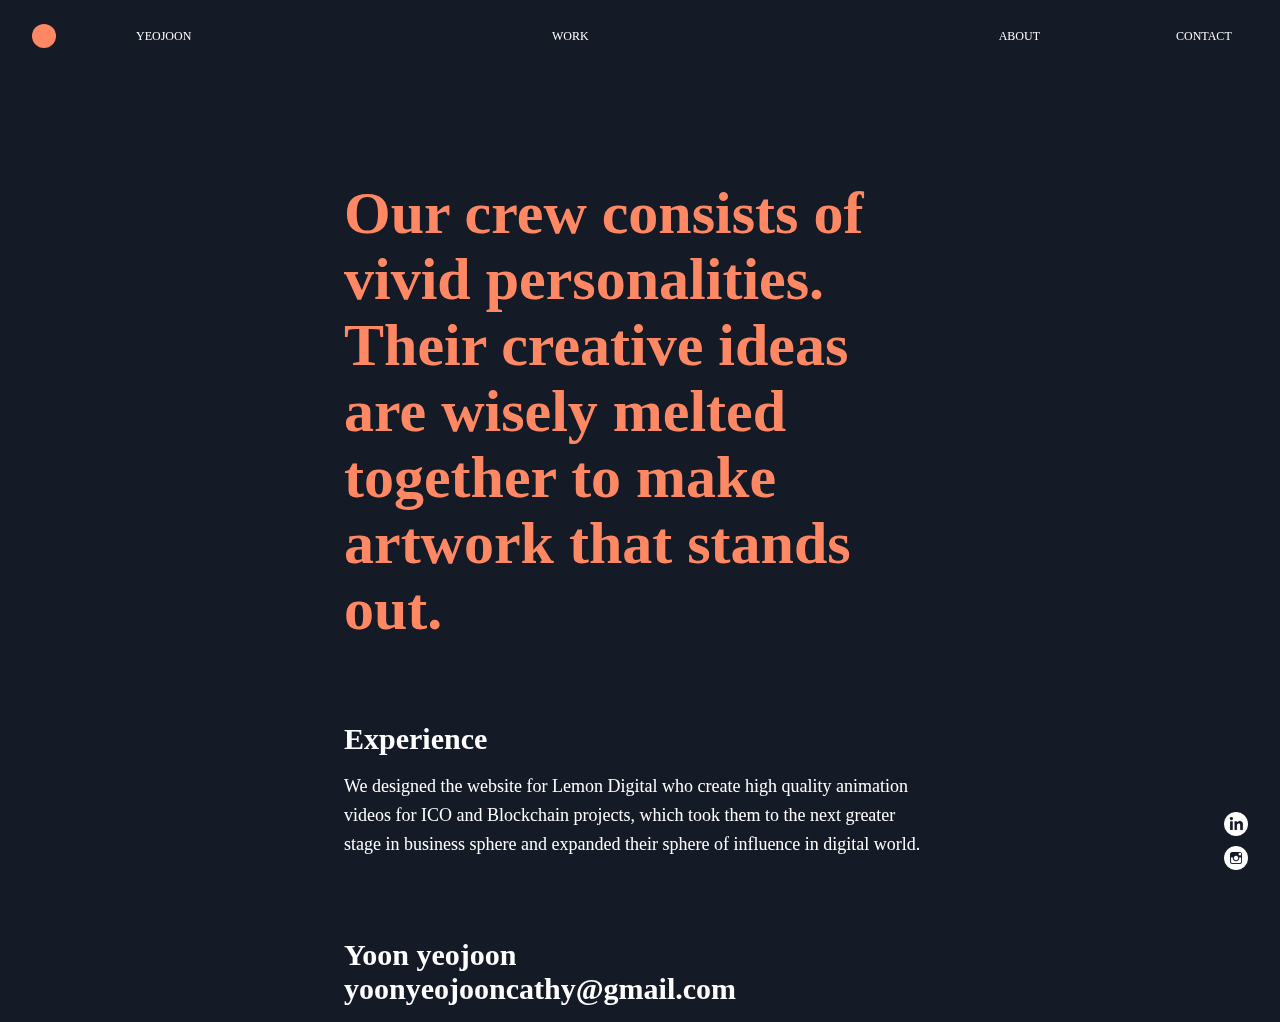
==== about.html @ 5f14f474 "ddd" ====
<!DOCTYPE html>
<html>
<head>
  <title></title>
  <meta charset="utf-8">
  <meta name="Viewport" content="width=device-width">
  <link rel="stylesheet" href="css/reset.css">
  <link rel="stylesheet" href="css/common.css">
  <link rel="stylesheet" href="css/about.css">

</head>
<body>
  <div class="header-container">
    <ul class="header">
      <li class="header-logo"></li>
      <li class="header-group header-title">YEOJOON</li>
      <li class="header-group header-work">WORK</li>
      <li class="header-group header-about">ABOUT</li>
      <li class="header-group header-contact">CONTACT</li>
    </ul>    
  </div>
  <div class="work-container">
    <div class="icon-group">
      <img class="icon" src="img/ic_linkedin.png">
      <img class="icon" src="img/ic_instagram.png">
    </div>
    <ul class="work-group">
      <li class="work-list">
        <div class="work-list-title">Our crew consists of vivid personalities. Their creative ideas are wisely melted together to make artwork that stands out.</div>
      </li>
      <li class="work-list">
        <div class="work-list-date">Experience</div>
        <div class="work-list-subtitle">We designed the website for Lemon Digital who create high quality animation videos for ICO and Blockchain projects, which took them to the next greater stage in business sphere and expanded their sphere of influence in digital world.</div>
      </li>
      <li class="work-list">
        <div class="work-list-date">Yoon yeojoon<br>
yoonyeojooncathy@gmail.com</div>
      </li>
    </ul>
  </div>
  <div class="revealer">
    <div class="revealer__layer"></div>
    <div class="revealer__layer"></div>
    <div class="revealer__layer"></div>
  </div>
  <script src="js/jquery-3.3.1.min.js"></script>
  <script src="js/header.js"></script>
  <script type="text/javascript">

    function listAnimation(){
      $('.work-group li').each(function (i) {
        var $workList = $(this);
        setTimeout(function(){
          $workList.css('opacity', '1');
          $workList.css('transform', 'translate3d(0, 0, 0');
          $workList.css('transition', 'all .6s ease');
        }, i*300);
      });
    }

    $(document).ready(listAnimation);

  </script>
</body>
</html>
---- css/common.css ----
:root {
    /* Colors */
    --background: #DDDDDD;
    --primary-color: rgba(0, 0, 0, .97);
    --secondary-color: rgba(0, 0, 0, .64);
    --tertiary-color: rgba(0, 0, 0, .40);
    --quarternary: rgba(0, 0, 0, .12);
    --primary-color-reverse: #ffffff;
    --header-bg: rgba(255, 255, 255, .95);
    --font-family: din-2014, "Avenir", "Roboto", "Segoe UI", "Helvetica Neue", Arial, sans-serif;
    /* Typography */
    --text-size-body: 14px;
    --line-height-body: 20px;
    --text-size-display-1: 84px;
    --line-height-display-1: 120%;
    --text-size-display-2: 72px;
    --line-height-display-2: 104px;
    --text-size-display-3: 64px;
    --line-height-display-3: 120%;
    --text-size-h1: 44px;
    --line-height-h1: 52px;
    --text-size-h2: 32px;
    --line-height-h2: 40px;
    --text-size-h3: 28px;
    --line-height-h3: 36px;
    --text-size-h4: 24px;
    --line-height-h4: 32px;
    --text-size-h5: 20px;
    --line-height-h5: 28px;
    --text-size-h6: 16px;
    --line-height-h6: 24px;
    --text-size-small: 12px;
    --line-height-small: 18px;
    --text-size-tiny: 10px;
    --line-height-tiny: 14px;
    --text-size-blog: 16px;
    --line-height-blog: 24px;
    --text-size-pullquote: 24px;
    --line-height-pullquote: 32px;
    --pullquote-max-lines: 5;
    /* Values */
    --base-multiplier: 8px;
    --base-side-margin: 32px;
    --base-top-margin: 24px;
    --logo-height: 48px;
    --column: calc( ((100vw - var(--base-side-margin)) / 12) - var(--base-side-margin));
    --thick-border: 4px solid var(--primary-color);
    --thin-border: 1px solid var(--primary-color);
    --abdz-curve: cubic-bezier(0.64, 0.57, 0.67, 1.53);
    --social-icon-size: 32px;
    --cover-picture: 64vh;
    --header-height: calc(48px + 48px);
    --content-top-margin: calc(var(--header-height) + (var(--base-top-margin) * 2));
    --footer-height: calc(20px + (var(--base-top-margin) * 2));
    --content-height: calc(100vh - var(--content-top-margin) - var(--footer-height));
    /* Grid */
    --grid-columns: repeat(12, 1fr);
    --blog-content-margin-left: calc((var(--column) + var(--base-side-margin)) * 3);
}

.header-container{
  position: fixed;
  top: 0;
  right: 0;
  left: 0;
  z-index: 10000;
  color: #fff;
}

.header{  
  display: grid;
  grid-template-columns: var(--grid-columns);
  grid-column-gap: var(--base-side-margin);
  padding: 0 var(--base-side-margin);
  font-size:12px;
  margin-top: var(--base-top-margin);
}

.header-logo{
  grid-column: 1;
  background-color: #ff8864;
  width: 24px;
  height: 24px;
  border-radius: 12px;
}
.header-group{
  cursor:pointer;
  padding-top: 5px;
}
.header-title{
  grid-column: 2;
}

.header-work{
  grid-column: 6;
}

.header-about{
  grid-column: 10;
  text-align: right;
}

.header-contact{
  grid-column: 12;
}

.icon-group{
  position: fixed;
  right: var(--base-side-margin);
  bottom: 20px;
  z-index: 5000;
  width: 24px;

}

.icon{
  width: 24px;
  height: 24px;
  padding-bottom: 6px;
}

.revealer {
  width: 100vw;
  height: 100vh;
  position: fixed;
  z-index: 5000;
  pointer-events: none;
  opacity: 0;
}

.revealer__layer {
  position: absolute;
  width: 100%;
  top: 0;
  left: 0;
  bottom: 0;
  opacity: 1;

}

.revealer--animate--totop{
  animation: anim-effect-totop-1 1.5s cubic-bezier(0.550, 0.055, 0.675, 0.190) forwards;
  z-index: 5003;
  background-color: #fff;
}

.revealer--animate--totop:nth-child(2) {
  animation-name: anim-effect-totop-2;
  z-index: 5002;
  background-color: #141A26;
}

.revealer--animate--totop:nth-child(3) {
  animation-name: anim-effect-totop-3;
  z-index: 5001;
  background-color: #fff;
}

@keyframes anim-effect-totop-1 {
  0% {
    transform: translate3d(0, 200%, 0);
  }
  25%,
  75% {
    transform: translate3d(0, 100%, 0);
    animation-timing-function: cubic-bezier(0.215, 0.610, 0.355, 1.000);
  }
  100% {
    transform: translate3d(0, 0, 0);
  }
}


@keyframes anim-effect-totop-2 {
  0%,
  12.5% {
    transform: translate3d(0, 200%, 0);
  }
  37.5%,
  62.5% {
    transform: translate3d(0, 100%, 0);
    animation-timing-function: cubic-bezier(0.215, 0.610, 0.355, 1.000);
  }
  87.5%,
  100% {
    transform: translate3d(0, 0, 0);
  }
}

@keyframes anim-effect-totop-3 {
  0%,
  25% {
    transform: translate3d(0, 200%, 0);
    animation-timing-function: cubic-bezier(0.645, 0.045, 0.355, 1.000);
  }
  75%,
  100% {
    transform: translate3d(0, 0, 0);
  }
}

.revealer--animate--tobottom{
  animation: anim-effect-tobottom-1 1.5s cubic-bezier(0.550, 0.055, 0.675, 0.190) forwards;
  z-index: 5003;
  background-color: #141A26;
}

.revealer--animate--tobottom:nth-child(2) {
  animation-name: anim-effect-tobottom-2;
  z-index: 5002;
  background-color: #fff;
}

.revealer--animate--tobottom:nth-child(3) {
  animation-name: anim-effect-tobottom-3;
  z-index: 5001;
  background-color: #ff8864;
}

@keyframes anim-effect-tobottom-1 {
  0% {
    transform: translate3d(0, -200%, 0);
  }
  25%,
  75% {
    transform: translate3d(0, -100%, 0);
    animation-timing-function: cubic-bezier(0.215, 0.610, 0.355, 1.000);
  }
  100% {
    transform: translate3d(0, 0, 0);
  }
}


@keyframes anim-effect-tobottom-2 {
  0%,
  12.5% {
    transform: translate3d(0, -200%, 0);
  }
  37.5%,
  62.5% {
    transform: translate3d(0, -100%, 0);
    animation-timing-function: cubic-bezier(0.215, 0.610, 0.355, 1.000);
  }
  87.5%,
  100% {
    transform: translate3d(0, 0, 0);
  }
}

@keyframes anim-effect-tobottom-3 {
  0%,
  25% {
    transform: translate3d(0, -200%, 0);
    animation-timing-function: cubic-bezier(0.645, 0.045, 0.355, 1.000);
  }
  75%,
  100% {
    transform: translate3d(0, 0, 0);
  }
}
---- css/about.css ----
body{
  background-color: #141A26;
}

.work-container{
  margin-top: 100px;
  margin-bottom: 100px;
  position: absolute;
  top:0;
  left: 0;
}

.work-group {
  display: grid;
  grid-template-columns: var(--grid-columns);
  grid-column-gap: var(--base-side-margin);
  padding: 0 var(--base-side-margin);
}

.work-list{
  display: grid;
  grid-column: 4 / span 6;
  margin-top: 80px;
  color: #fff;
  opacity: 0;
  transform: translate3d(0, -50px, 0);
}

.work-list-title{
  font-size: 60px;
  font-weight: 800;
  color: #ff8864;
  line-height: 1.1;
}

.work-list-date{
  font-size: 30px;
  font-weight: 800;
  padding-bottom: 16px;
}

.work-list-subtitle{
  font-size: 18px;
  line-height: 1.6;
}

.header li:hover{
  color: #ff8864;
  transition: all .6s ease;
}
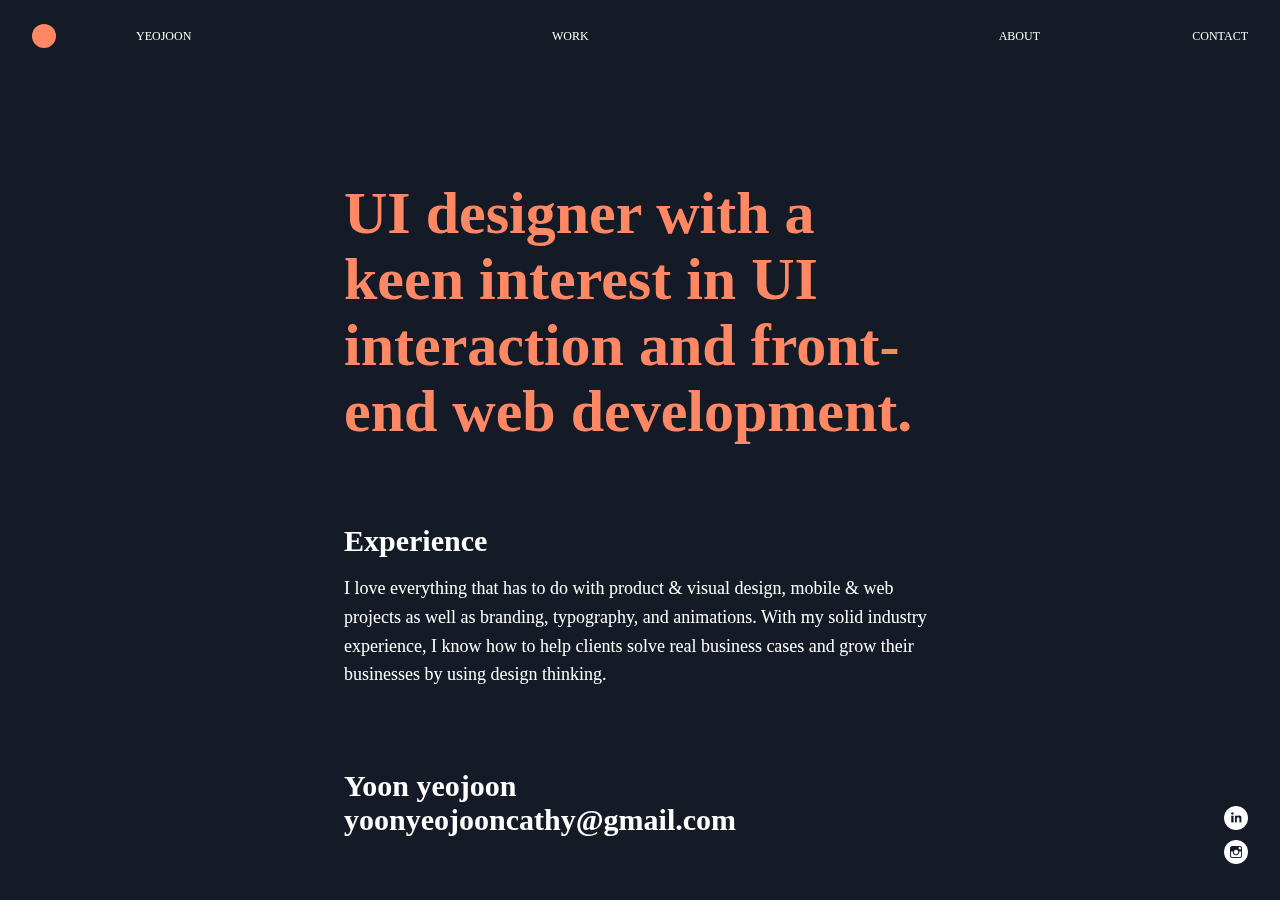
==== commit a5c3e4e7: "upadated" ====
--- a/about.html
+++ b/about.html
@@ -26,15 +26,14 @@
     </div>
     <ul class="work-group">
       <li class="work-list">
-        <div class="work-list-title">Our crew consists of vivid personalities. Their creative ideas are wisely melted together to make artwork that stands out.</div>
+        <div class="work-list-title">UI designer with a keen interest in UI interaction and front-end web development.</div>
       </li>
       <li class="work-list">
         <div class="work-list-date">Experience</div>
-        <div class="work-list-subtitle">We designed the website for Lemon Digital who create high quality animation videos for ICO and Blockchain projects, which took them to the next greater stage in business sphere and expanded their sphere of influence in digital world.</div>
+        <div class="work-list-subtitle">I love everything that has to do with product & visual design, mobile & web projects as well as branding, typography, and animations. With my solid industry experience, I know how to help clients solve real business cases and grow their businesses by using design thinking.</div>
       </li>
       <li class="work-list">
-        <div class="work-list-date">Yoon yeojoon<br>
-yoonyeojooncathy@gmail.com</div>
+        <div class="work-list-date">Yoon yeojoon<br>yoonyeojooncathy@gmail.com</div>
       </li>
     </ul>
   </div>
@@ -44,7 +43,9 @@
     <div class="revealer__layer"></div>
   </div>
   <script src="js/jquery-3.3.1.min.js"></script>
+  <script src="js/info.js"></script>
   <script src="js/header.js"></script>
+
   <script type="text/javascript">
 
     function listAnimation(){
@@ -53,7 +54,7 @@
         setTimeout(function(){
           $workList.css('opacity', '1');
           $workList.css('transform', 'translate3d(0, 0, 0');
-          $workList.css('transition', 'all .6s ease');
+          $workList.css('transition', 'all 1s ease');
         }, i*300);
       });
     }
@@ -61,5 +62,6 @@
     $(document).ready(listAnimation);
 
   </script>
+
 </body>
 </html>--- a/css/common.css
+++ b/css/common.css
@@ -58,6 +58,12 @@
     --blog-content-margin-left: calc((var(--column) + var(--base-side-margin)) * 3);
 }
 
+body{
+  overflow-y: hidden; 
+  overflow-x: hidden;
+  font-family: 'SF UI Display';
+}
+
 .header-container{
   position: fixed;
   top: 0;
@@ -102,12 +108,13 @@
 
 .header-contact{
   grid-column: 12;
+  text-align: right;
 }
 
 .icon-group{
   position: fixed;
   right: var(--base-side-margin);
-  bottom: 20px;
+  bottom: var(--base-side-margin);
   z-index: 5000;
   width: 24px;
 
@@ -116,7 +123,7 @@
 .icon{
   width: 24px;
   height: 24px;
-  padding-bottom: 6px;
+  padding-top: 6px;
 }
 
 .revealer {
--- a/css/about.css
+++ b/css/about.css
@@ -46,5 +46,5 @@
 
 .header li:hover{
   color: #ff8864;
-  transition: all .6s ease;
+  transition: all .4s ease;
 }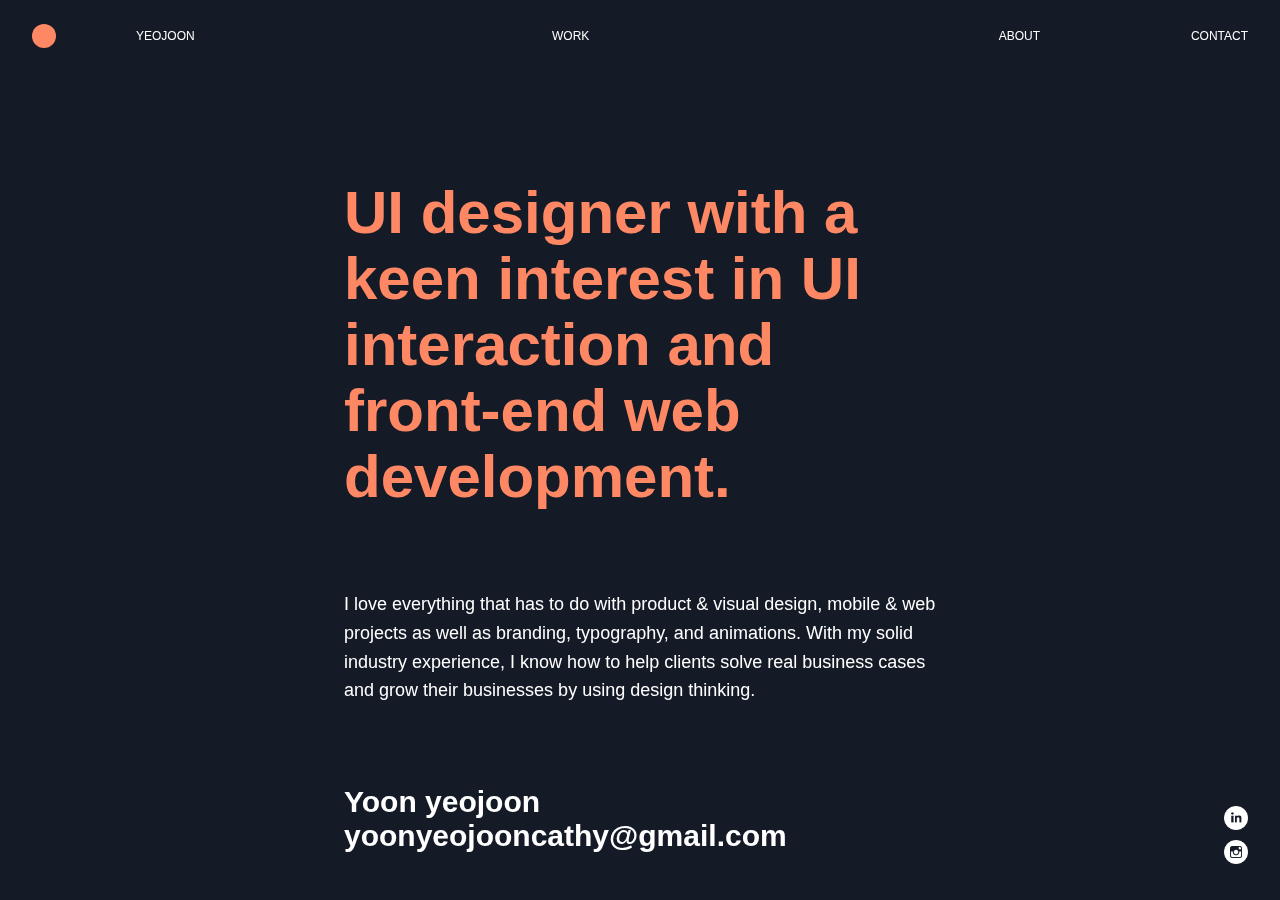
==== commit e7250ab4: "a" ====
--- a/about.html
+++ b/about.html
@@ -1,5 +1,6 @@
 <!DOCTYPE html>
 <html>
+
 <head>
   <title></title>
   <meta charset="utf-8">
@@ -9,6 +10,7 @@
   <link rel="stylesheet" href="css/about.css">
 
 </head>
+
 <body>
   <div class="header-container">
     <ul class="header">
@@ -17,7 +19,7 @@
       <li class="header-group header-work">WORK</li>
       <li class="header-group header-about">ABOUT</li>
       <li class="header-group header-contact">CONTACT</li>
-    </ul>    
+    </ul>
   </div>
   <div class="work-container">
     <div class="icon-group">
@@ -26,11 +28,13 @@
     </div>
     <ul class="work-group">
       <li class="work-list">
-        <div class="work-list-title">UI designer with a keen interest in UI interaction and front-end web development.</div>
+        <div class="work-list-title">UI designer with a keen interest in UI interaction and front-end web development.
+        </div>
       </li>
       <li class="work-list">
-        <div class="work-list-date">Experience</div>
-        <div class="work-list-subtitle">I love everything that has to do with product & visual design, mobile & web projects as well as branding, typography, and animations. With my solid industry experience, I know how to help clients solve real business cases and grow their businesses by using design thinking.</div>
+        <div class="work-list-subtitle">I love everything that has to do with product & visual design, mobile & web
+          projects as well as branding, typography, and animations. With my solid industry experience, I know how to
+          help clients solve real business cases and grow their businesses by using design thinking.</div>
       </li>
       <li class="work-list">
         <div class="work-list-date">Yoon yeojoon<br>yoonyeojooncathy@gmail.com</div>
@@ -48,14 +52,14 @@
 
   <script type="text/javascript">
 
-    function listAnimation(){
+    function listAnimation() {
       $('.work-group li').each(function (i) {
         var $workList = $(this);
-        setTimeout(function(){
+        setTimeout(function () {
           $workList.css('opacity', '1');
           $workList.css('transform', 'translate3d(0, 0, 0');
           $workList.css('transition', 'all 1s ease');
-        }, i*300);
+        }, i * 300);
       });
     }
 
@@ -64,4 +68,5 @@
   </script>
 
 </body>
+
 </html>--- a/css/common.css
+++ b/css/common.css
@@ -7,7 +7,7 @@
     --quarternary: rgba(0, 0, 0, .12);
     --primary-color-reverse: #ffffff;
     --header-bg: rgba(255, 255, 255, .95);
-    --font-family: din-2014, "Avenir", "Roboto", "Segoe UI", "Helvetica Neue", Arial, sans-serif;
+    --font-family:  "Avenir", "Roboto", "Segoe UI", "Helvetica Neue", Arial, sans-serif;
     /* Typography */
     --text-size-body: 14px;
     --line-height-body: 20px;
@@ -61,7 +61,10 @@
 body{
   overflow-y: hidden; 
   overflow-x: hidden;
-  font-family: 'SF UI Display';
+  font-family: "SF Pro KR","SF Pro Display","SF Pro Icons","Apple Gothic","HY Gulim","MalgunGothic","HY Dotum","Lexi Gulim","Helvetica Neue","Helvetica","Arial",sans-serif;
+  word-wrap: break-word;
+  word-break: keep-all;
+
 }
 
 .header-container{
@@ -71,6 +74,7 @@
   left: 0;
   z-index: 10000;
   color: #fff;
+  transition: all .4s ease;
 }
 
 .header{  
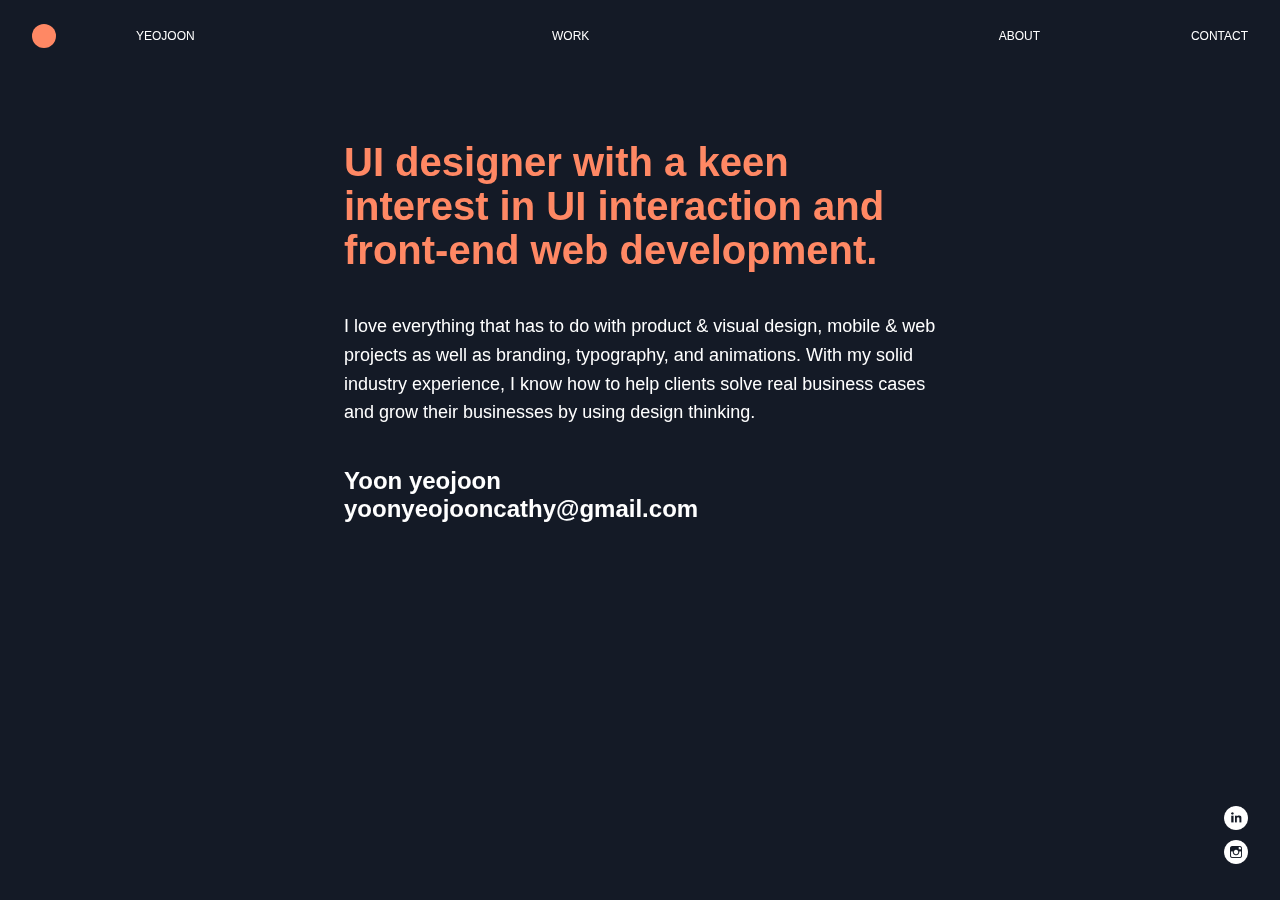
==== commit c2204fe1: "e" ====
--- a/about.html
+++ b/about.html
@@ -2,13 +2,14 @@
 <html>
 
 <head>
-  <title></title>
   <meta charset="utf-8">
   <meta name="Viewport" content="width=device-width">
   <link rel="stylesheet" href="css/reset.css">
   <link rel="stylesheet" href="css/common.css">
   <link rel="stylesheet" href="css/about.css">
-
+  <link rel="shortcut icon" href="img/favi.ico" type="image/x-icon">
+  <link rel="icon" href="img/favi.ico" type="image/x-icon">
+  <title>YJ : Portfolio</title>
 </head>
 
 <body>
--- a/css/about.css
+++ b/css/about.css
@@ -3,11 +3,13 @@
 }
 
 .work-container{
-  margin-top: 100px;
-  margin-bottom: 100px;
+  padding-top: 100px;
+  padding-bottom: 100px;
   position: absolute;
   top:0;
   left: 0;
+  bottom:0;
+  overflow: auto;
 }
 
 .work-group {
@@ -47,4 +49,16 @@
 .header li:hover{
   color: #ff8864;
   transition: all .4s ease;
+}
+
+@media screen and (max-width: 1300px) {
+  .work-list-title{
+    font-size: 40px;
+  }
+  .work-list-date{
+    font-size: 24px;
+  }
+  .work-list{
+    margin-top: 40px;
+  }
 }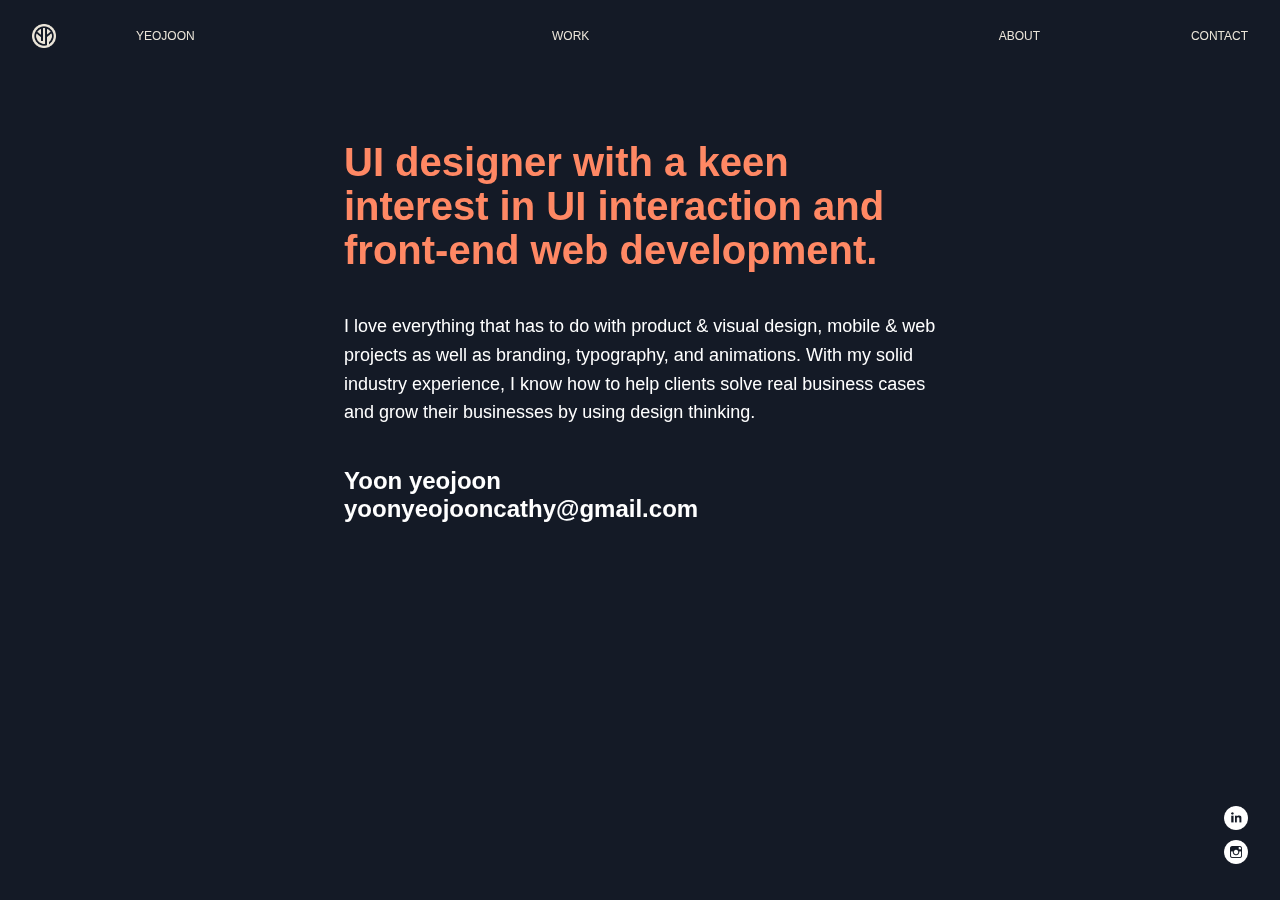
==== commit 0c49beff: "logo img" ====
--- a/about.html
+++ b/about.html
@@ -15,7 +15,7 @@
 <body>
   <div class="header-container">
     <ul class="header">
-      <li class="header-logo"></li>
+      <li class="header-logo"><img style="width: 24px; height: 24px;" src="img/logo.png" alt=""></li>
       <li class="header-group header-title">YEOJOON</li>
       <li class="header-group header-work">WORK</li>
       <li class="header-group header-about">ABOUT</li>
@@ -24,7 +24,9 @@
   </div>
   <div class="work-container">
     <div class="icon-group">
-      <img class="icon" src="img/ic_linkedin.png">
+      <a href="https://www.linkedin.com/in/yuhjoon-yoon-0610b689/" target="_blank"><img class="icon"
+          src="img/ic_linkedin.png"></a>
+
       <img class="icon" src="img/ic_instagram.png">
     </div>
     <ul class="work-group">
--- a/css/common.css
+++ b/css/common.css
@@ -74,6 +74,7 @@
   left: 0;
   z-index: 10000;
   color: #fff;
+  mix-blend-mode: difference;
   transition: all .4s ease;
 }
 
@@ -88,7 +89,7 @@
 
 .header-logo{
   grid-column: 1;
-  background-color: #ff8864;
+  /* background-color: #ff8864; */
   width: 24px;
   height: 24px;
   border-radius: 12px;
